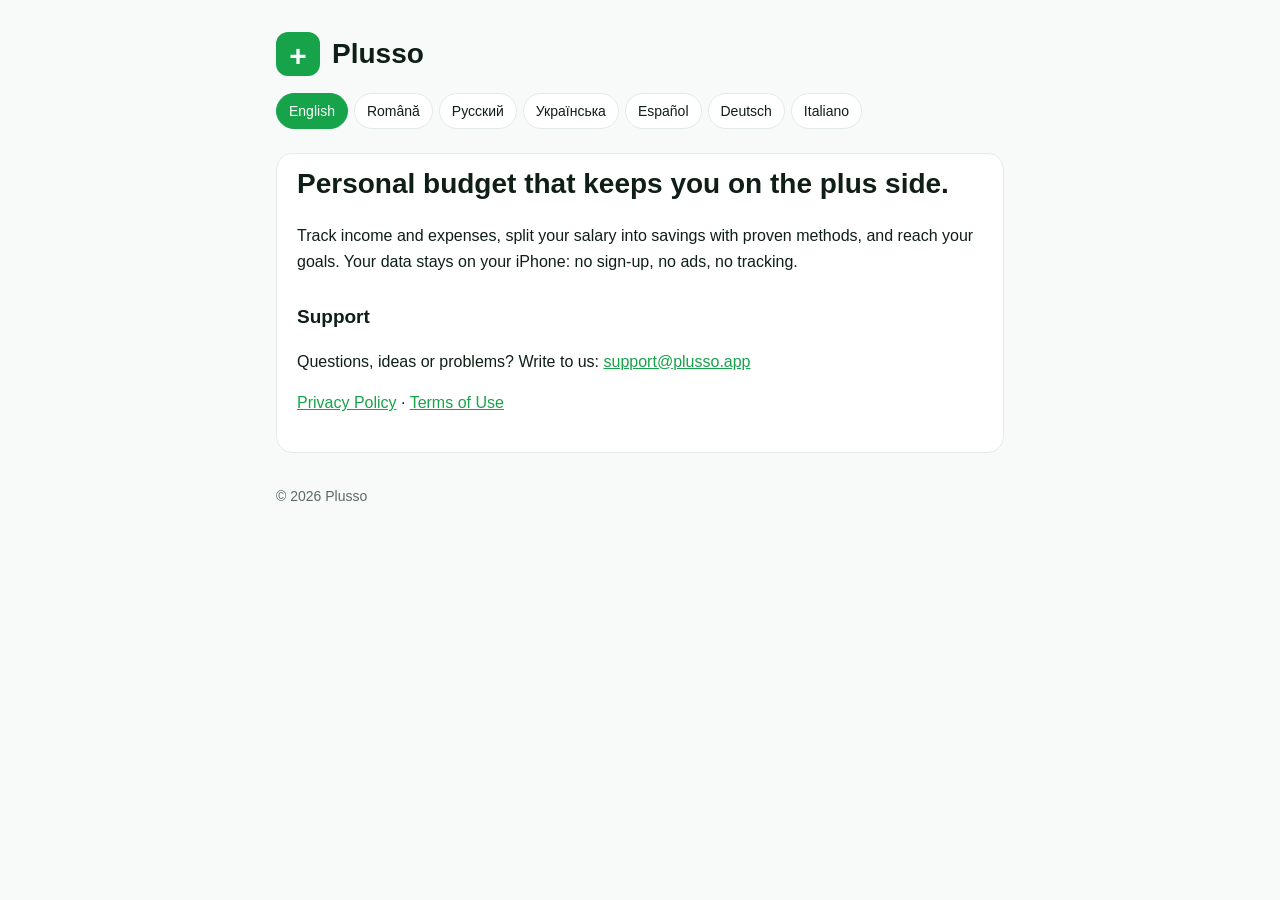
==== index.html @ bf1ec3de "Plusso support, privacy and terms pages Co-Authored-By: Claude Opus 5.5 <noreply@anthropic.com>" ====
<!doctype html>
<html lang="en">
<head>
  <meta charset="utf-8">
  <meta name="viewport" content="width=device-width, initial-scale=1">
  <title>Plusso</title>
  <meta name="description" content="Plusso: personal budget for iPhone. Your data stays on your device.">
  <link rel="stylesheet" href="style.css">
</head>
<body>
<main>
  <header><div class="logo">+</div><h1>Plusso</h1></header>
  <nav class="langs">
    <button data-lang="en">English</button>
    <button data-lang="ro">Română</button>
    <button data-lang="ru">Русский</button>
    <button data-lang="uk">Українська</button>
    <button data-lang="es">Español</button>
    <button data-lang="de">Deutsch</button>
    <button data-lang="it">Italiano</button>
  </nav>
  <section class="doc" lang="en">
    <h1>Personal budget that keeps you on the plus side.</h1>
    <p>Track income and expenses, split your salary into savings with proven methods, and reach your goals. Your data stays on your iPhone: no sign-up, no ads, no tracking.</p>
    <h2>Support</h2>
    <p>Questions, ideas or problems? Write to us: <a href="mailto:support@plusso.app">support@plusso.app</a></p>
    <p><a href="privacy.html#en">Privacy Policy</a> · <a href="terms.html#en">Terms of Use</a></p>
  </section>
  <section class="doc" lang="ro">
    <h1>Bugetul personal care te ține pe plus.</h1>
    <p>Ține evidența veniturilor și cheltuielilor, împarte salariul în economii după metode verificate și atinge-ți obiectivele. Datele rămân pe iPhone-ul tău: fără cont, fără reclame, fără urmărire.</p>
    <h2>Asistență</h2>
    <p>Întrebări, idei sau probleme? Scrie-ne: <a href="mailto:support@plusso.app">support@plusso.app</a></p>
    <p><a href="privacy.html#ro">Politica de confidențialitate</a> · <a href="terms.html#ro">Termeni de utilizare</a></p>
  </section>
  <section class="doc" lang="ru">
    <h1>Личный бюджет, который держит вас в плюсе.</h1>
    <p>Учитывайте доходы и расходы, делите зарплату на накопления по проверенным методам и достигайте целей. Данные остаются на вашем iPhone: без регистрации, рекламы и отслеживания.</p>
    <h2>Поддержка</h2>
    <p>Вопросы, идеи или проблемы? Напишите нам: <a href="mailto:support@plusso.app">support@plusso.app</a></p>
    <p><a href="privacy.html#ru">Политика конфиденциальности</a> · <a href="terms.html#ru">Условия использования</a></p>
  </section>
  <section class="doc" lang="uk">
    <h1>Особистий бюджет, що тримає вас у плюсі.</h1>
    <p>Ведіть облік доходів і витрат, діліть зарплату на заощадження за перевіреними методами й досягайте цілей. Дані залишаються на вашому iPhone: без реєстрації, реклами й відстеження.</p>
    <h2>Підтримка</h2>
    <p>Запитання, ідеї чи проблеми? Напишіть нам: <a href="mailto:support@plusso.app">support@plusso.app</a></p>
    <p><a href="privacy.html#uk">Політика конфіденційності</a> · <a href="terms.html#uk">Умови використання</a></p>
  </section>
  <section class="doc" lang="es">
    <h1>El presupuesto personal que te mantiene en positivo.</h1>
    <p>Registra ingresos y gastos, reparte tu sueldo en ahorros con métodos probados y alcanza tus metas. Tus datos se quedan en tu iPhone: sin registro, sin anuncios, sin seguimiento.</p>
    <h2>Soporte</h2>
    <p>¿Preguntas, ideas o problemas? Escríbenos: <a href="mailto:support@plusso.app">support@plusso.app</a></p>
    <p><a href="privacy.html#es">Política de privacidad</a> · <a href="terms.html#es">Condiciones de uso</a></p>
  </section>
  <section class="doc" lang="de">
    <h1>Das persönliche Budget, das dich im Plus hält.</h1>
    <p>Erfasse Einnahmen und Ausgaben, teile dein Gehalt mit bewährten Methoden aufs Sparen auf und erreiche deine Ziele. Deine Daten bleiben auf deinem iPhone: keine Registrierung, keine Werbung, kein Tracking.</p>
    <h2>Support</h2>
    <p>Fragen, Ideen oder Probleme? Schreib uns: <a href="mailto:support@plusso.app">support@plusso.app</a></p>
    <p><a href="privacy.html#de">Datenschutzerklärung</a> · <a href="terms.html#de">Nutzungsbedingungen</a></p>
  </section>
  <section class="doc" lang="it">
    <h1>Il budget personale che ti tiene in positivo.</h1>
    <p>Registra entrate e uscite, dividi lo stipendio nei risparmi con metodi collaudati e raggiungi i tuoi obiettivi. I tuoi dati restano sul tuo iPhone: niente registrazione, niente pubblicità, niente tracciamento.</p>
    <h2>Assistenza</h2>
    <p>Domande, idee o problemi? Scrivici: <a href="mailto:support@plusso.app">support@plusso.app</a></p>
    <p><a href="privacy.html#it">Informativa sulla privacy</a> · <a href="terms.html#it">Termini di utilizzo</a></p>
  </section>
  <footer class="muted">© 2026 Plusso</footer>
</main>
<script src="lang.js"></script>
</body>
</html>
---- style.css ----
:root {
  --bg: #f7faf8;
  --card: #ffffff;
  --text: #0f1f17;
  --muted: #5b6b63;
  --brand: #16a34a;
  --border: #e3ebe6;
}
@media (prefers-color-scheme: dark) {
  :root {
    --bg: #0b1310;
    --card: #121d18;
    --text: #e8f1ec;
    --muted: #9db0a6;
    --brand: #22c55e;
    --border: #1f2e27;
  }
}
* { box-sizing: border-box; }
body {
  margin: 0;
  background: var(--bg);
  color: var(--text);
  font: 16px/1.6 -apple-system, BlinkMacSystemFont, 'Segoe UI', Roboto, sans-serif;
}
main { max-width: 760px; margin: 0 auto; padding: 32px 16px 64px; }
header { display: flex; align-items: center; gap: 12px; margin-bottom: 8px; }
.logo {
  width: 44px; height: 44px; border-radius: 12px; background: var(--brand);
  color: #fff; display: grid; place-items: center; font-size: 30px; font-weight: 700;
}
h1 { font-size: 28px; margin: 0; }
h2 { font-size: 19px; margin: 28px 0 6px; }
p, li { color: var(--text); }
.muted { color: var(--muted); font-size: 14px; }
a { color: var(--brand); }
nav.langs { display: flex; flex-wrap: wrap; gap: 6px; margin: 16px 0 24px; }
nav.langs button {
  border: 1px solid var(--border); background: var(--card); color: var(--text);
  border-radius: 999px; padding: 6px 12px; font: inherit; font-size: 14px; cursor: pointer;
}
nav.langs button[aria-pressed='true'] { background: var(--brand); border-color: var(--brand); color: #fff; }
section.doc { background: var(--card); border: 1px solid var(--border); border-radius: 16px; padding: 8px 20px 20px; }
.js section.doc[hidden] { display: none; }
footer { margin-top: 32px; }
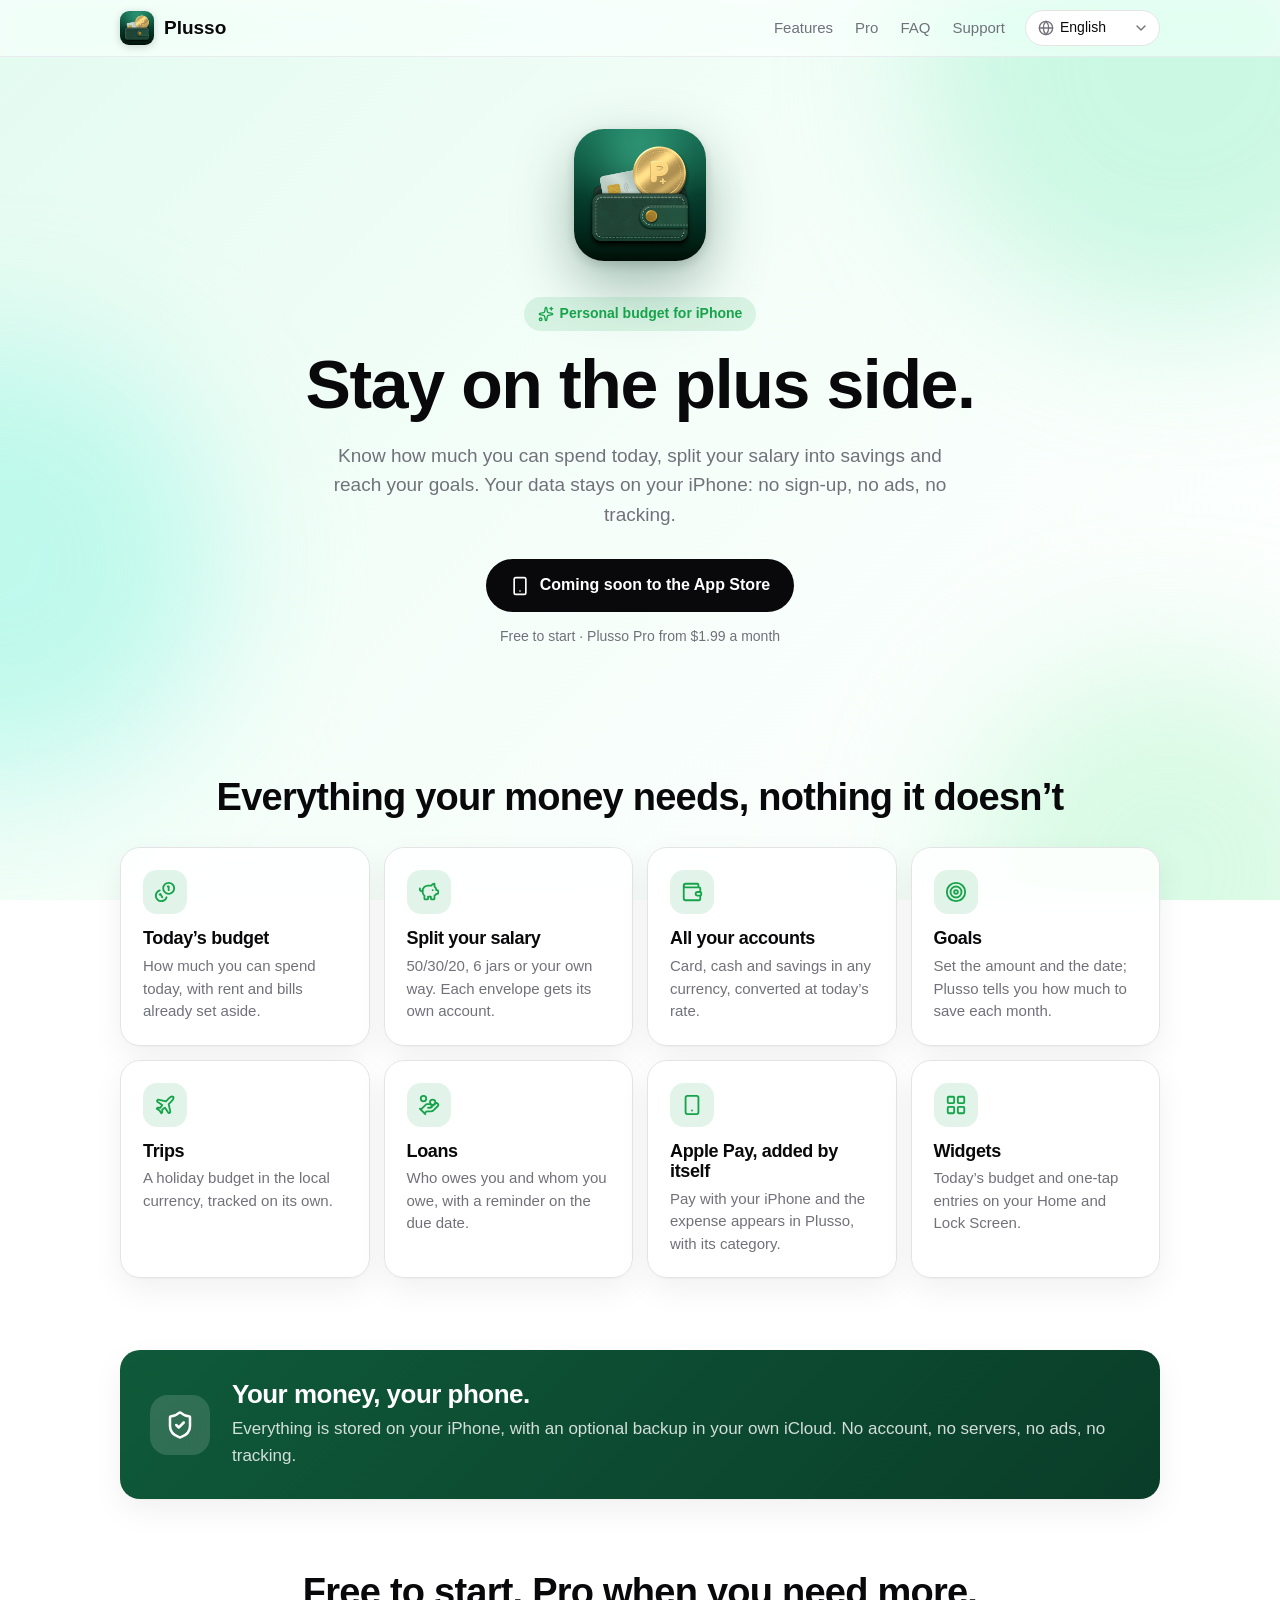
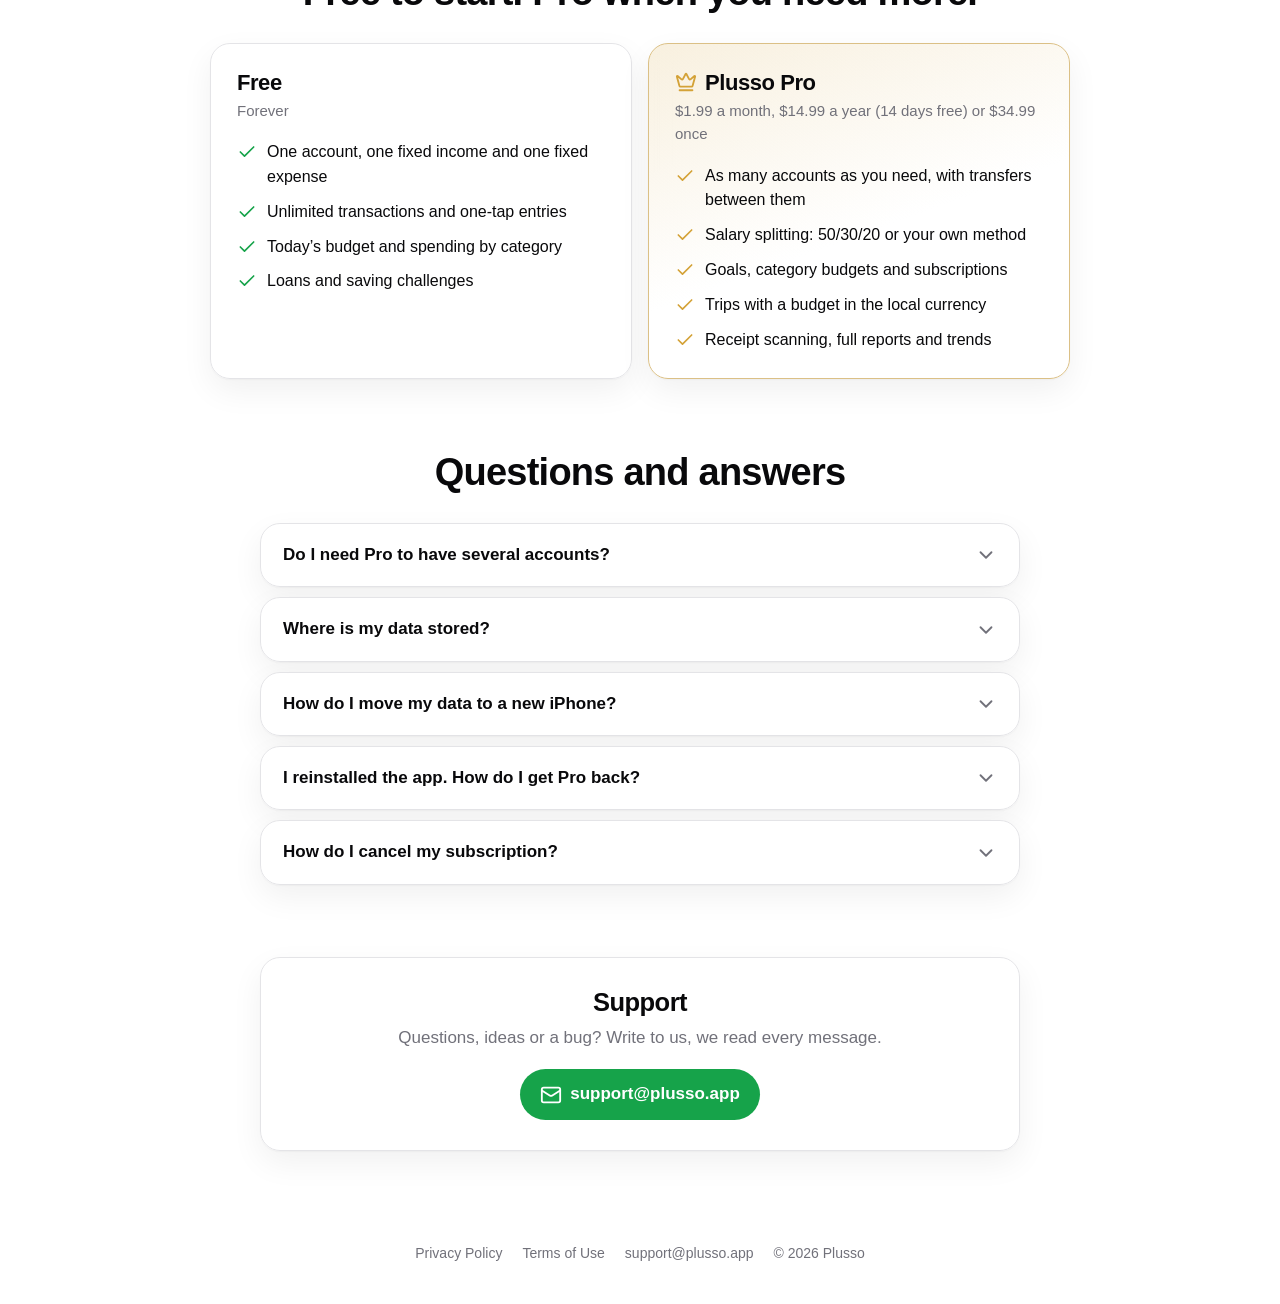
==== commit 9e3907fb: "Redesign in the app's style; English by default Co-Authored-By: Claude Opus 5.5 <noreply@anthropic.c" ====
--- a/index.html
+++ b/index.html
@@ -3,73 +3,178 @@
 <head>
   <meta charset="utf-8">
   <meta name="viewport" content="width=device-width, initial-scale=1">
-  <title>Plusso</title>
-  <meta name="description" content="Plusso: personal budget for iPhone. Your data stays on your device.">
+  <title>Plusso: personal budget for iPhone</title>
+  <meta name="description" content="Plusso: personal budget for iPhone. Know how much you can spend today, split your salary into savings and reach your goals. Your data stays on your device.">
+  <meta name="theme-color" content="#0f5a3a">
+  <link rel="icon" type="image/png" href="favicon.png">
+  <link rel="apple-touch-icon" href="img/apple-touch-icon.png">
   <link rel="stylesheet" href="style.css">
+  <meta property="og:type" content="website">
+  <meta property="og:url" content="https://plusso.app/">
+  <meta property="og:title" content="Plusso: personal budget for iPhone">
+  <meta property="og:description" content="Know how much you can spend today, split your salary into savings and reach your goals. Your data stays on your iPhone.">
+  <meta property="og:image" content="https://plusso.app/img/og.jpg">
+  <meta name="twitter:card" content="summary">
 </head>
 <body>
+<div class="blobs" aria-hidden="true"><span></span><span></span><span></span></div>
+<header class="top">
+  <div class="top-inner">
+    <a class="brand" href="./"><img src="img/icon.png" alt="" width="34" height="34">Plusso</a>
+    <nav>
+      <a href="#features" data-t="navFeatures">Features</a>
+      <a href="#pro" data-t="navPro">Pro</a>
+      <a href="#faq" data-t="navFaq">FAQ</a>
+      <a href="#support" data-t="navSupport">Support</a>
+    </nav>
+      <label class="lang">
+        <svg class="icon" aria-hidden="true"><use href="img/icons.svg#i-globe"/></svg>
+        <span hidden data-t="language">Language</span>
+        <select aria-label="Language">
+          <option value="en">English</option>
+          <option value="ro">Română</option>
+          <option value="ru">Русский</option>
+          <option value="uk">Українська</option>
+          <option value="es">Español</option>
+          <option value="de">Deutsch</option>
+          <option value="it">Italiano</option>
+        </select>
+        <svg class="icon chev" aria-hidden="true"><use href="img/icons.svg#i-chevron-down"/></svg>
+      </label>
+  </div>
+</header>
 <main>
-  <header><div class="logo">+</div><h1>Plusso</h1></header>
-  <nav class="langs">
-    <button data-lang="en">English</button>
-    <button data-lang="ro">Română</button>
-    <button data-lang="ru">Русский</button>
-    <button data-lang="uk">Українська</button>
-    <button data-lang="es">Español</button>
-    <button data-lang="de">Deutsch</button>
-    <button data-lang="it">Italiano</button>
-  </nav>
-  <section class="doc" lang="en">
-    <h1>Personal budget that keeps you on the plus side.</h1>
-    <p>Track income and expenses, split your salary into savings with proven methods, and reach your goals. Your data stays on your iPhone: no sign-up, no ads, no tracking.</p>
-    <h2>Support</h2>
-    <p>Questions, ideas or problems? Write to us: <a href="mailto:support@plusso.app">support@plusso.app</a></p>
-    <p><a href="privacy.html#en">Privacy Policy</a> · <a href="terms.html#en">Terms of Use</a></p>
+  <section class="hero">
+    <img class="hero-icon" src="img/icon.png" alt="Plusso" width="132" height="132">
+    <div><span class="eyebrow"><svg class="icon" aria-hidden="true"><use href="img/icons.svg#i-sparkles"/></svg><span data-t="eyebrow">Personal budget for iPhone</span></span></div>
+    <h1 data-t="heroTitle">Stay on the plus side.</h1>
+    <p data-t="heroText">Know how much you can spend today, split your salary into savings and reach your goals. Your data stays on your iPhone: no sign-up, no ads, no tracking.</p>
+    <span class="cta"><svg class="icon" aria-hidden="true"><use href="img/icons.svg#i-smartphone"/></svg><span data-t="soon">Coming soon to the App Store</span></span>
+    <span class="price-note" data-t="priceNote">Free to start · Plusso Pro from $1.99 a month</span>
   </section>
-  <section class="doc" lang="ro">
-    <h1>Bugetul personal care te ține pe plus.</h1>
-    <p>Ține evidența veniturilor și cheltuielilor, împarte salariul în economii după metode verificate și atinge-ți obiectivele. Datele rămân pe iPhone-ul tău: fără cont, fără reclame, fără urmărire.</p>
-    <h2>Asistență</h2>
-    <p>Întrebări, idei sau probleme? Scrie-ne: <a href="mailto:support@plusso.app">support@plusso.app</a></p>
-    <p><a href="privacy.html#ro">Politica de confidențialitate</a> · <a href="terms.html#ro">Termeni de utilizare</a></p>
+
+  <section class="block" id="features">
+    <h2 data-t="featuresTitle">Everything your money needs, nothing it doesn’t</h2>
+    <div class="features">
+      <article class="card feature">
+        <div class="tile"><svg class="icon" aria-hidden="true"><use href="img/icons.svg#i-coins"/></svg></div>
+        <h3 data-t="f1t">Today’s budget</h3>
+        <p data-t="f1d">How much you can spend today, with rent and bills already set aside.</p>
+      </article>
+      <article class="card feature">
+        <div class="tile"><svg class="icon" aria-hidden="true"><use href="img/icons.svg#i-piggy-bank"/></svg></div>
+        <h3 data-t="f2t">Split your salary</h3>
+        <p data-t="f2d">50/30/20, 6 jars or your own way. Each envelope gets its own account.</p>
+      </article>
+      <article class="card feature">
+        <div class="tile"><svg class="icon" aria-hidden="true"><use href="img/icons.svg#i-wallet"/></svg></div>
+        <h3 data-t="f3t">All your accounts</h3>
+        <p data-t="f3d">Card, cash and savings in any currency, converted at today’s rate.</p>
+      </article>
+      <article class="card feature">
+        <div class="tile"><svg class="icon" aria-hidden="true"><use href="img/icons.svg#i-target"/></svg></div>
+        <h3 data-t="f4t">Goals</h3>
+        <p data-t="f4d">Set the amount and the date; Plusso tells you how much to save each month.</p>
+      </article>
+      <article class="card feature">
+        <div class="tile"><svg class="icon" aria-hidden="true"><use href="img/icons.svg#i-plane"/></svg></div>
+        <h3 data-t="f5t">Trips</h3>
+        <p data-t="f5d">A holiday budget in the local currency, tracked on its own.</p>
+      </article>
+      <article class="card feature">
+        <div class="tile"><svg class="icon" aria-hidden="true"><use href="img/icons.svg#i-hand-coins"/></svg></div>
+        <h3 data-t="f6t">Loans</h3>
+        <p data-t="f6d">Who owes you and whom you owe, with a reminder on the due date.</p>
+      </article>
+      <article class="card feature">
+        <div class="tile"><svg class="icon" aria-hidden="true"><use href="img/icons.svg#i-smartphone"/></svg></div>
+        <h3 data-t="f7t">Apple Pay, added by itself</h3>
+        <p data-t="f7d">Pay with your iPhone and the expense appears in Plusso, with its category.</p>
+      </article>
+      <article class="card feature">
+        <div class="tile"><svg class="icon" aria-hidden="true"><use href="img/icons.svg#i-layout-grid"/></svg></div>
+        <h3 data-t="f8t">Widgets</h3>
+        <p data-t="f8d">Today’s budget and one-tap entries on your Home and Lock Screen.</p>
+      </article>
+    </div>
   </section>
-  <section class="doc" lang="ru">
-    <h1>Личный бюджет, который держит вас в плюсе.</h1>
-    <p>Учитывайте доходы и расходы, делите зарплату на накопления по проверенным методам и достигайте целей. Данные остаются на вашем iPhone: без регистрации, рекламы и отслеживания.</p>
-    <h2>Поддержка</h2>
-    <p>Вопросы, идеи или проблемы? Напишите нам: <a href="mailto:support@plusso.app">support@plusso.app</a></p>
-    <p><a href="privacy.html#ru">Политика конфиденциальности</a> · <a href="terms.html#ru">Условия использования</a></p>
+
+  <section class="card privacy-band">
+    <div class="tile"><svg class="icon" aria-hidden="true"><use href="img/icons.svg#i-shield-check"/></svg></div>
+    <div>
+      <h2 data-t="privacyTitle">Your money, your phone.</h2>
+      <p data-t="privacyText">Everything is stored on your iPhone, with an optional backup in your own iCloud. No account, no servers, no ads, no tracking.</p>
+    </div>
   </section>
-  <section class="doc" lang="uk">
-    <h1>Особистий бюджет, що тримає вас у плюсі.</h1>
-    <p>Ведіть облік доходів і витрат, діліть зарплату на заощадження за перевіреними методами й досягайте цілей. Дані залишаються на вашому iPhone: без реєстрації, реклами й відстеження.</p>
-    <h2>Підтримка</h2>
-    <p>Запитання, ідеї чи проблеми? Напишіть нам: <a href="mailto:support@plusso.app">support@plusso.app</a></p>
-    <p><a href="privacy.html#uk">Політика конфіденційності</a> · <a href="terms.html#uk">Умови використання</a></p>
+
+  <section class="block" id="pro">
+    <h2 data-t="plansTitle">Free to start. Pro when you need more.</h2>
+    <div class="plans">
+      <article class="card plan">
+        <h3><span data-t="freeTitle">Free</span></h3>
+        <p class="sub" data-t="freePrice">Forever</p>
+        <ul>
+          <li><svg class="icon" aria-hidden="true"><use href="img/icons.svg#i-check"/></svg><span data-t="free1">One account, one fixed income and one fixed expense</span></li>
+          <li><svg class="icon" aria-hidden="true"><use href="img/icons.svg#i-check"/></svg><span data-t="free2">Unlimited transactions and one-tap entries</span></li>
+          <li><svg class="icon" aria-hidden="true"><use href="img/icons.svg#i-check"/></svg><span data-t="free3">Today’s budget and spending by category</span></li>
+          <li><svg class="icon" aria-hidden="true"><use href="img/icons.svg#i-check"/></svg><span data-t="free4">Loans and saving challenges</span></li>
+        </ul>
+      </article>
+      <article class="card plan pro">
+        <h3><svg class="icon" aria-hidden="true"><use href="img/icons.svg#i-crown"/></svg><span data-t="proTitle">Plusso Pro</span></h3>
+        <p class="sub" data-t="proPrice">$1.99 a month, $14.99 a year (14 days free) or $34.99 once</p>
+        <ul>
+          <li><svg class="icon" aria-hidden="true"><use href="img/icons.svg#i-check"/></svg><span data-t="pro1">As many accounts as you need, with transfers between them</span></li>
+          <li><svg class="icon" aria-hidden="true"><use href="img/icons.svg#i-check"/></svg><span data-t="pro2">Salary splitting: 50/30/20 or your own method</span></li>
+          <li><svg class="icon" aria-hidden="true"><use href="img/icons.svg#i-check"/></svg><span data-t="pro3">Goals, category budgets and subscriptions</span></li>
+          <li><svg class="icon" aria-hidden="true"><use href="img/icons.svg#i-check"/></svg><span data-t="pro4">Trips with a budget in the local currency</span></li>
+          <li><svg class="icon" aria-hidden="true"><use href="img/icons.svg#i-check"/></svg><span data-t="pro5">Receipt scanning, full reports and trends</span></li>
+        </ul>
+      </article>
+    </div>
   </section>
-  <section class="doc" lang="es">
-    <h1>El presupuesto personal que te mantiene en positivo.</h1>
-    <p>Registra ingresos y gastos, reparte tu sueldo en ahorros con métodos probados y alcanza tus metas. Tus datos se quedan en tu iPhone: sin registro, sin anuncios, sin seguimiento.</p>
-    <h2>Soporte</h2>
-    <p>¿Preguntas, ideas o problemas? Escríbenos: <a href="mailto:support@plusso.app">support@plusso.app</a></p>
-    <p><a href="privacy.html#es">Política de privacidad</a> · <a href="terms.html#es">Condiciones de uso</a></p>
+
+  <section class="block" id="faq">
+    <h2 data-t="faqTitle">Questions and answers</h2>
+    <div class="faq">
+      <details class="card">
+        <summary><span data-t="q1">Do I need Pro to have several accounts?</span><svg class="icon" aria-hidden="true"><use href="img/icons.svg#i-chevron-down"/></svg></summary>
+        <p data-t="a1">The free version has one account. Plusso Pro unlocks as many as you need (card, cash, savings, other currencies) and transfers between them. You can try them first: Settings → Guide & help → Try the demo.</p>
+      </details>
+      <details class="card">
+        <summary><span data-t="q2">Where is my data stored?</span><svg class="icon" aria-hidden="true"><use href="img/icons.svg#i-chevron-down"/></svg></summary>
+        <p data-t="a2">Only on your iPhone. If you turn on iCloud backup, a copy goes to your own iCloud Drive. We never see your data.</p>
+      </details>
+      <details class="card">
+        <summary><span data-t="q3">How do I move my data to a new iPhone?</span><svg class="icon" aria-hidden="true"><use href="img/icons.svg#i-chevron-down"/></svg></summary>
+        <p data-t="a3">Turn on iCloud backup in Settings → Data & backup and restore it on the new iPhone, or save a backup file and open it there.</p>
+      </details>
+      <details class="card">
+        <summary><span data-t="q4">I reinstalled the app. How do I get Pro back?</span><svg class="icon" aria-hidden="true"><use href="img/icons.svg#i-chevron-down"/></svg></summary>
+        <p data-t="a4">Pro comes back by itself with the same Apple account. If it doesn’t, open Plusso Pro in Settings and tap Restore.</p>
+      </details>
+      <details class="card">
+        <summary><span data-t="q5">How do I cancel my subscription?</span><svg class="icon" aria-hidden="true"><use href="img/icons.svg#i-chevron-down"/></svg></summary>
+        <p data-t="a5">In iPhone Settings → your name → Subscriptions → Plusso. You keep Pro until the end of the period you paid for.</p>
+      </details>
+    </div>
   </section>
-  <section class="doc" lang="de">
-    <h1>Das persönliche Budget, das dich im Plus hält.</h1>
-    <p>Erfasse Einnahmen und Ausgaben, teile dein Gehalt mit bewährten Methoden aufs Sparen auf und erreiche deine Ziele. Deine Daten bleiben auf deinem iPhone: keine Registrierung, keine Werbung, kein Tracking.</p>
-    <h2>Support</h2>
-    <p>Fragen, Ideen oder Probleme? Schreib uns: <a href="mailto:support@plusso.app">support@plusso.app</a></p>
-    <p><a href="privacy.html#de">Datenschutzerklärung</a> · <a href="terms.html#de">Nutzungsbedingungen</a></p>
+
+  <section class="block" id="support">
+    <div class="card support">
+      <h2 data-t="supportTitle">Support</h2>
+      <p data-t="supportText">Questions, ideas or a bug? Write to us, we read every message.</p>
+      <a class="mail" href="mailto:support@plusso.app"><svg class="icon" aria-hidden="true"><use href="img/icons.svg#i-mail"/></svg>support@plusso.app</a>
+    </div>
   </section>
-  <section class="doc" lang="it">
-    <h1>Il budget personale che ti tiene in positivo.</h1>
-    <p>Registra entrate e uscite, dividi lo stipendio nei risparmi con metodi collaudati e raggiungi i tuoi obiettivi. I tuoi dati restano sul tuo iPhone: niente registrazione, niente pubblicità, niente tracciamento.</p>
-    <h2>Assistenza</h2>
-    <p>Domande, idee o problemi? Scrivici: <a href="mailto:support@plusso.app">support@plusso.app</a></p>
-    <p><a href="privacy.html#it">Informativa sulla privacy</a> · <a href="terms.html#it">Termini di utilizzo</a></p>
-  </section>
-  <footer class="muted">© 2026 Plusso</footer>
 </main>
+<footer class="foot">
+  <a href="privacy.html" data-page="privacy.html" data-t="privacy">Privacy Policy</a>
+  <a href="terms.html" data-page="terms.html" data-t="terms">Terms of Use</a>
+  <a href="mailto:support@plusso.app">support@plusso.app</a>
+  <span>© 2026 Plusso</span>
+</footer>
+<script src="text.js"></script>
 <script src="lang.js"></script>
 </body>
 </html>
--- a/style.css
+++ b/style.css
@@ -1,45 +1,195 @@
+/* plusso.app — aceleași culori ca aplicația: verdele de marcă, fundalul „mint” cu bule de lumină,
+   carduri albe rotunjite (negre pe tema întunecată) și accentul auriu al monedei din iconiță. */
 :root {
-  --bg: #f7faf8;
-  --card: #ffffff;
-  --text: #0f1f17;
-  --muted: #5b6b63;
   --brand: #16a34a;
-  --border: #e3ebe6;
+  --brand-soft: rgba(22, 163, 74, 0.12);
+  --gold: #d4a237;
+  --gold-soft: rgba(212, 162, 55, 0.16);
+  --text: #09090b;
+  --muted: #71717a;
+  --card: rgba(255, 255, 255, 0.86);
+  --card-solid: #ffffff;
+  --border: #e4e4e7;
+  --bg-1: #e3fbf0;
+  --bg-2: #f4fef9;
+  --bg-3: #ffffff;
+  --blob-1: #a7f3d0;
+  --blob-2: #99f6e4;
+  --blob-3: #bbf7d0;
+  --blob-opacity: 0.55;
+  --shadow: 0 1px 2px rgba(9, 9, 11, 0.04), 0 12px 32px rgba(9, 9, 11, 0.06);
+  --radius: 20px;
+  color-scheme: light dark;
 }
 @media (prefers-color-scheme: dark) {
   :root {
-    --bg: #0b1310;
-    --card: #121d18;
-    --text: #e8f1ec;
-    --muted: #9db0a6;
     --brand: #22c55e;
-    --border: #1f2e27;
+    --brand-soft: rgba(34, 197, 94, 0.14);
+    --gold: #e8bd57;
+    --gold-soft: rgba(232, 189, 87, 0.14);
+    --text: #fafafa;
+    --muted: #a1a1aa;
+    --card: rgba(24, 24, 27, 0.82);
+    --card-solid: #18181b;
+    --border: #27272a;
+    --bg-1: #03261c;
+    --bg-2: #01120d;
+    --bg-3: #000000;
+    --blob-1: #065f46;
+    --blob-2: #115e59;
+    --blob-3: #14532d;
+    --blob-opacity: 0.4;
+    --shadow: 0 1px 2px rgba(0, 0, 0, 0.4), 0 12px 32px rgba(0, 0, 0, 0.35);
   }
 }
+
 * { box-sizing: border-box; }
+html { scroll-behavior: smooth; scroll-padding-top: 80px; }
 body {
   margin: 0;
-  background: var(--bg);
+  min-height: 100vh;
   color: var(--text);
-  font: 16px/1.6 -apple-system, BlinkMacSystemFont, 'Segoe UI', Roboto, sans-serif;
+  background: linear-gradient(135deg, var(--bg-1), var(--bg-2) 45%, var(--bg-3));
+  background-attachment: fixed;
+  font: 17px/1.55 -apple-system, BlinkMacSystemFont, 'SF Pro Text', 'Segoe UI', Roboto, sans-serif;
+  -webkit-font-smoothing: antialiased;
 }
-main { max-width: 760px; margin: 0 auto; padding: 32px 16px 64px; }
-header { display: flex; align-items: center; gap: 12px; margin-bottom: 8px; }
-.logo {
-  width: 44px; height: 44px; border-radius: 12px; background: var(--brand);
-  color: #fff; display: grid; place-items: center; font-size: 30px; font-weight: 700;
+/* Bulele de lumină din fundalul aplicației. */
+.blobs { position: fixed; inset: 0; z-index: -1; overflow: hidden; pointer-events: none; }
+.blobs span { position: absolute; border-radius: 50%; filter: blur(70px); opacity: var(--blob-opacity); }
+.blobs span:nth-child(1) { width: 520px; height: 520px; top: -200px; right: -160px; background: var(--blob-1); }
+.blobs span:nth-child(2) { width: 440px; height: 440px; top: 38%; left: -220px; background: var(--blob-2); }
+.blobs span:nth-child(3) { width: 420px; height: 420px; bottom: -180px; right: -100px; background: var(--blob-3); }
+
+a { color: var(--brand); text-decoration: none; }
+a:hover { text-decoration: underline; }
+h1, h2, h3 { letter-spacing: -0.02em; line-height: 1.15; margin: 0; }
+.icon { width: 22px; height: 22px; fill: none; stroke: currentColor; stroke-width: 2; stroke-linecap: round; stroke-linejoin: round; flex: none; }
+
+/* Bara de sus, din „sticlă”. */
+.top {
+  position: sticky; top: 0; z-index: 10;
+  backdrop-filter: saturate(180%) blur(18px); -webkit-backdrop-filter: saturate(180%) blur(18px);
+  background: color-mix(in srgb, var(--bg-3) 62%, transparent);
+  border-bottom: 1px solid color-mix(in srgb, var(--border) 70%, transparent);
 }
-h1 { font-size: 28px; margin: 0; }
-h2 { font-size: 19px; margin: 28px 0 6px; }
-p, li { color: var(--text); }
-.muted { color: var(--muted); font-size: 14px; }
-a { color: var(--brand); }
-nav.langs { display: flex; flex-wrap: wrap; gap: 6px; margin: 16px 0 24px; }
-nav.langs button {
-  border: 1px solid var(--border); background: var(--card); color: var(--text);
-  border-radius: 999px; padding: 6px 12px; font: inherit; font-size: 14px; cursor: pointer;
+.top-inner { max-width: 1080px; margin: 0 auto; padding: 10px 20px; display: flex; align-items: center; gap: 20px; }
+.brand { display: flex; align-items: center; gap: 10px; color: var(--text); font-weight: 700; font-size: 19px; }
+.brand:hover { text-decoration: none; }
+.brand img { width: 34px; height: 34px; border-radius: 9px; box-shadow: 0 2px 8px rgba(0, 0, 0, 0.18); }
+.top nav { display: flex; gap: 22px; margin-left: auto; }
+.top nav a { color: var(--muted); font-size: 15px; font-weight: 500; }
+.top nav a:hover { color: var(--text); text-decoration: none; }
+.lang {
+  position: relative; display: flex; align-items: center; gap: 6px; color: var(--muted);
+  border: 1px solid var(--border); background: var(--card-solid); border-radius: 999px; padding: 6px 10px 6px 12px;
 }
-nav.langs button[aria-pressed='true'] { background: var(--brand); border-color: var(--brand); color: #fff; }
-section.doc { background: var(--card); border: 1px solid var(--border); border-radius: 16px; padding: 8px 20px 20px; }
+.lang .icon { width: 16px; height: 16px; }
+.lang select {
+  appearance: none; -webkit-appearance: none; border: 0; background: transparent; color: var(--text);
+  font: inherit; font-size: 14px; font-weight: 500; padding-right: 18px; cursor: pointer;
+}
+.lang .chev { position: absolute; right: 10px; pointer-events: none; }
+@media (max-width: 760px) { .top nav { display: none; } .lang { margin-left: auto; } }
+
+main { max-width: 1080px; margin: 0 auto; padding: 0 20px 64px; }
+
+/* Pagina principală. */
+.hero { text-align: center; padding: 72px 0 56px; }
+.hero-icon { width: 132px; height: 132px; border-radius: 30px; box-shadow: 0 24px 60px rgba(4, 60, 38, 0.35), 0 4px 12px rgba(0, 0, 0, 0.15); }
+.eyebrow {
+  display: inline-flex; align-items: center; gap: 6px; margin: 28px 0 14px; padding: 6px 14px;
+  border-radius: 999px; background: var(--brand-soft); color: var(--brand); font-size: 14px; font-weight: 600;
+}
+.eyebrow .icon { width: 16px; height: 16px; }
+.hero h1 { font-size: clamp(40px, 7vw, 68px); font-weight: 800; }
+.hero h1 .plus { color: var(--brand); }
+.hero p { max-width: 640px; margin: 18px auto 0; color: var(--muted); font-size: 19px; }
+.cta {
+  display: inline-flex; align-items: center; gap: 10px; margin-top: 30px; padding: 14px 24px;
+  border-radius: 999px; background: var(--text); color: var(--bg-3); font-weight: 600; font-size: 16px;
+}
+.cta .icon { width: 20px; height: 20px; }
+.price-note { display: block; margin-top: 14px; color: var(--muted); font-size: 14px; }
+
+section.block { margin-top: 72px; }
+.block > h2 { font-size: clamp(28px, 4vw, 38px); font-weight: 800; text-align: center; margin-bottom: 28px; }
+
+.card {
+  background: var(--card); border: 1px solid var(--border); border-radius: var(--radius);
+  box-shadow: var(--shadow); backdrop-filter: blur(12px); -webkit-backdrop-filter: blur(12px);
+}
+.features { display: grid; grid-template-columns: repeat(4, 1fr); gap: 14px; }
+@media (max-width: 960px) { .features { grid-template-columns: repeat(2, 1fr); } }
+@media (max-width: 520px) {
+  .features { grid-template-columns: 1fr; gap: 10px; }
+  .feature { display: grid; grid-template-columns: 44px 1fr; column-gap: 14px; padding: 16px; }
+  .feature .tile { grid-row: span 2; margin: 0; }
+  .feature p { margin-top: 2px; }
+  .hero { padding: 48px 0 32px; }
+  section.block { margin-top: 56px; }
+}
+.feature { padding: 22px; }
+.tile {
+  width: 44px; height: 44px; border-radius: 14px; display: grid; place-items: center;
+  background: var(--brand-soft); color: var(--brand); margin-bottom: 14px;
+}
+.feature h3 { font-size: 18px; font-weight: 700; }
+.feature p { margin: 6px 0 0; color: var(--muted); font-size: 15px; line-height: 1.5; }
+
+.privacy-band {
+  display: flex; align-items: center; gap: 22px; padding: 30px; margin-top: 72px;
+  background: linear-gradient(135deg, #0f5a3a, #0a3d29); color: #fff; border: 0;
+}
+.privacy-band .tile { width: 60px; height: 60px; border-radius: 18px; background: rgba(255, 255, 255, 0.14); color: #fff; margin: 0; flex: none; }
+.privacy-band .tile .icon { width: 30px; height: 30px; }
+.privacy-band h2 { font-size: 26px; font-weight: 800; }
+.privacy-band p { margin: 6px 0 0; color: rgba(255, 255, 255, 0.82); }
+@media (max-width: 560px) { .privacy-band { flex-direction: column; align-items: flex-start; } }
+
+.plans { display: grid; grid-template-columns: 1fr 1fr; gap: 16px; max-width: 860px; margin: 0 auto; }
+@media (max-width: 700px) { .plans { grid-template-columns: 1fr; } }
+.plan { padding: 26px; }
+.plan h3 { font-size: 22px; font-weight: 800; display: flex; align-items: center; gap: 8px; }
+.plan .sub { margin: 4px 0 18px; color: var(--muted); font-size: 15px; }
+.plan ul { list-style: none; margin: 0; padding: 0; display: grid; gap: 10px; }
+.plan li { display: flex; gap: 10px; font-size: 16px; }
+.plan li .icon { width: 20px; height: 20px; color: var(--brand); margin-top: 2px; }
+.plan.pro { border-color: color-mix(in srgb, var(--gold) 55%, var(--border)); background: linear-gradient(160deg, var(--gold-soft), var(--card) 55%); }
+.plan.pro h3 .icon { color: var(--gold); }
+.plan.pro li .icon { color: var(--gold); }
+
+.faq { max-width: 760px; margin: 0 auto; display: grid; gap: 10px; }
+.faq details { padding: 0 22px; }
+.faq summary {
+  list-style: none; cursor: pointer; padding: 18px 0; font-weight: 600; font-size: 17px;
+  display: flex; align-items: center; gap: 12px;
+}
+.faq summary::-webkit-details-marker { display: none; }
+.faq summary span { flex: 1; }
+.faq summary .icon { color: var(--muted); transition: transform 0.2s; }
+.faq details[open] summary .icon { transform: rotate(180deg); }
+.faq details p { margin: 0 0 18px; color: var(--muted); }
+
+.support { max-width: 760px; margin: 0 auto; padding: 30px; text-align: center; }
+.support p { color: var(--muted); margin: 8px 0 18px; }
+.mail {
+  display: inline-flex; align-items: center; gap: 8px; padding: 12px 20px; border-radius: 999px;
+  background: var(--brand); color: #fff; font-weight: 600;
+}
+.mail:hover { text-decoration: none; filter: brightness(1.05); }
+
+footer.foot {
+  max-width: 1080px; margin: 0 auto; padding: 28px 20px 40px; display: flex; flex-wrap: wrap; gap: 8px 20px;
+  justify-content: center; color: var(--muted); font-size: 14px;
+}
+footer.foot a { color: var(--muted); }
+
+/* Paginile legale (confidențialitate, termeni). */
+.legal { max-width: 800px; margin: 40px auto 0; padding: 8px 32px 32px; }
+@media (max-width: 560px) { .legal { padding: 4px 20px 24px; } }
+.legal h1 { font-size: clamp(26px, 7vw, 34px); font-weight: 800; margin: 28px 0 6px; overflow-wrap: anywhere; hyphens: auto; }
+.legal h2 { font-size: 20px; font-weight: 700; margin: 30px 0 6px; }
+.legal p, .legal li { color: var(--text); line-height: 1.65; }
+.legal .muted { color: var(--muted); font-size: 15px; }
 .js section.doc[hidden] { display: none; }
-footer { margin-top: 32px; }
